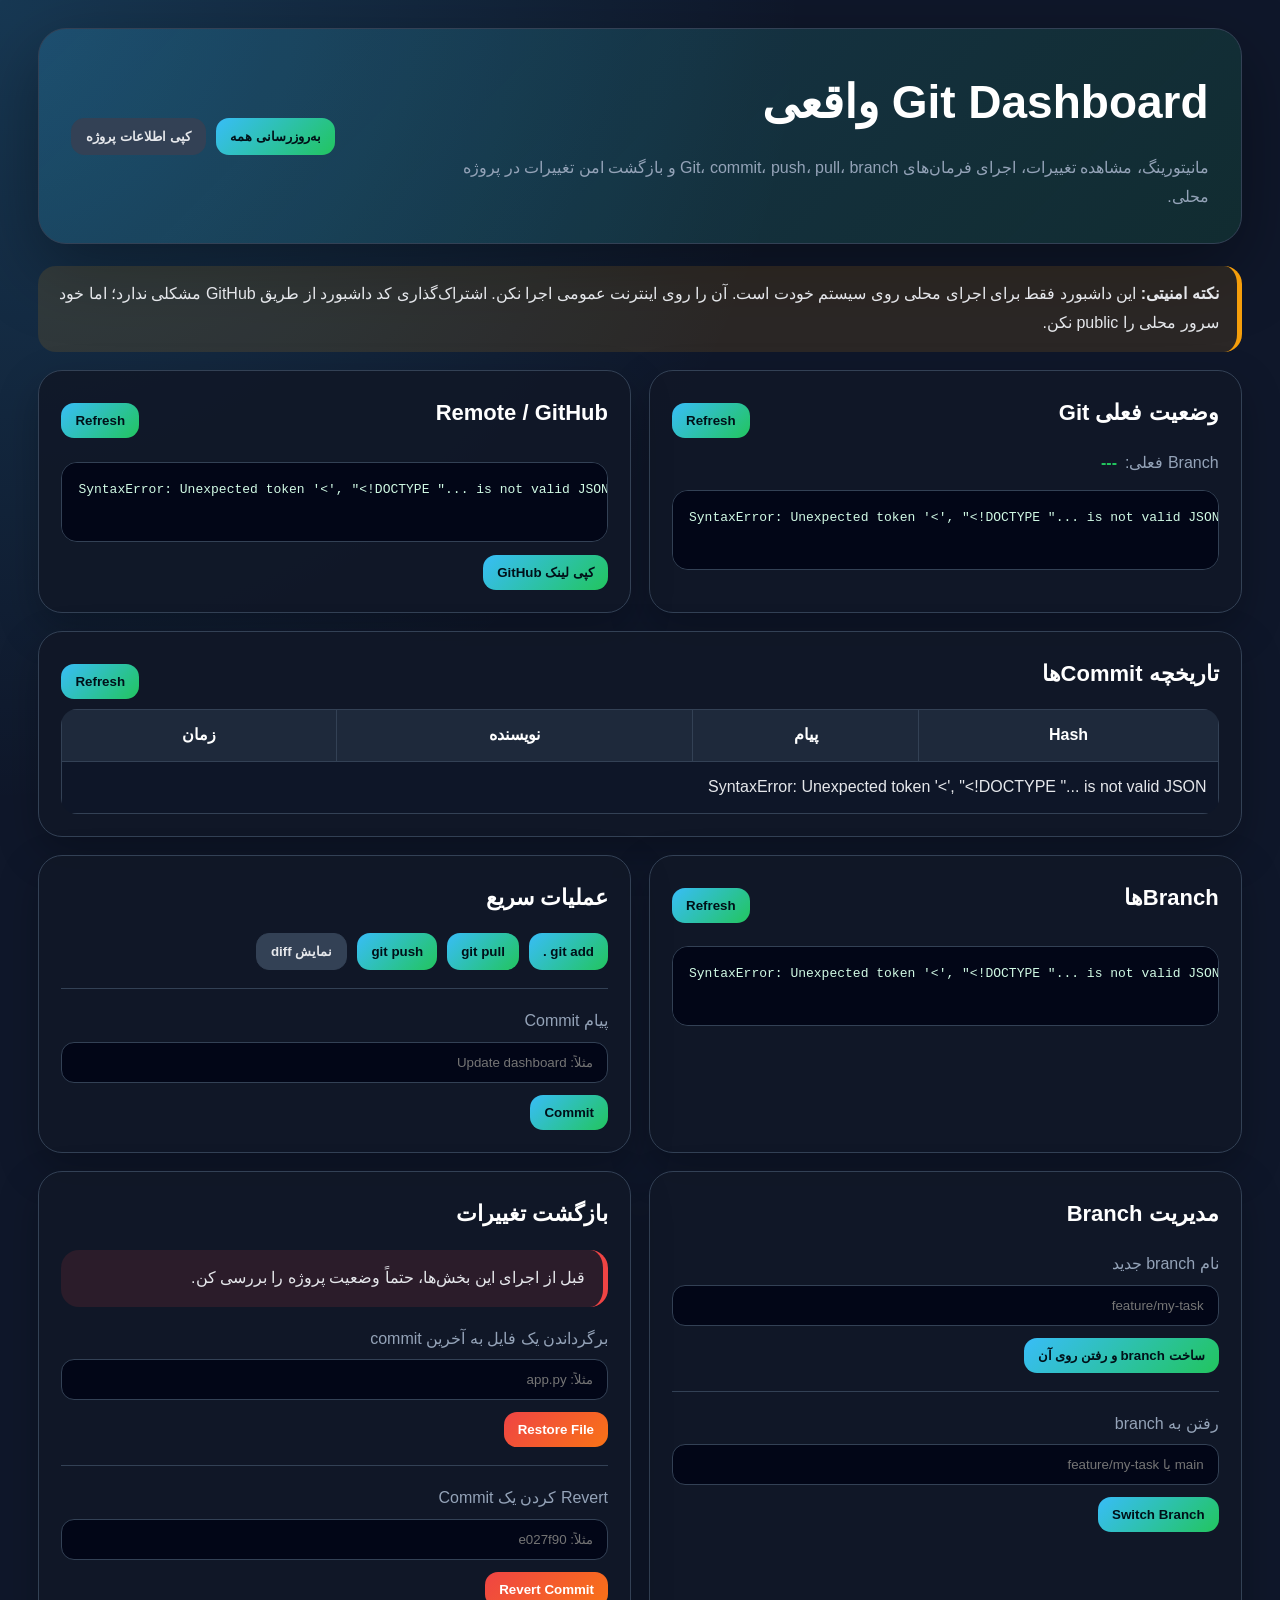
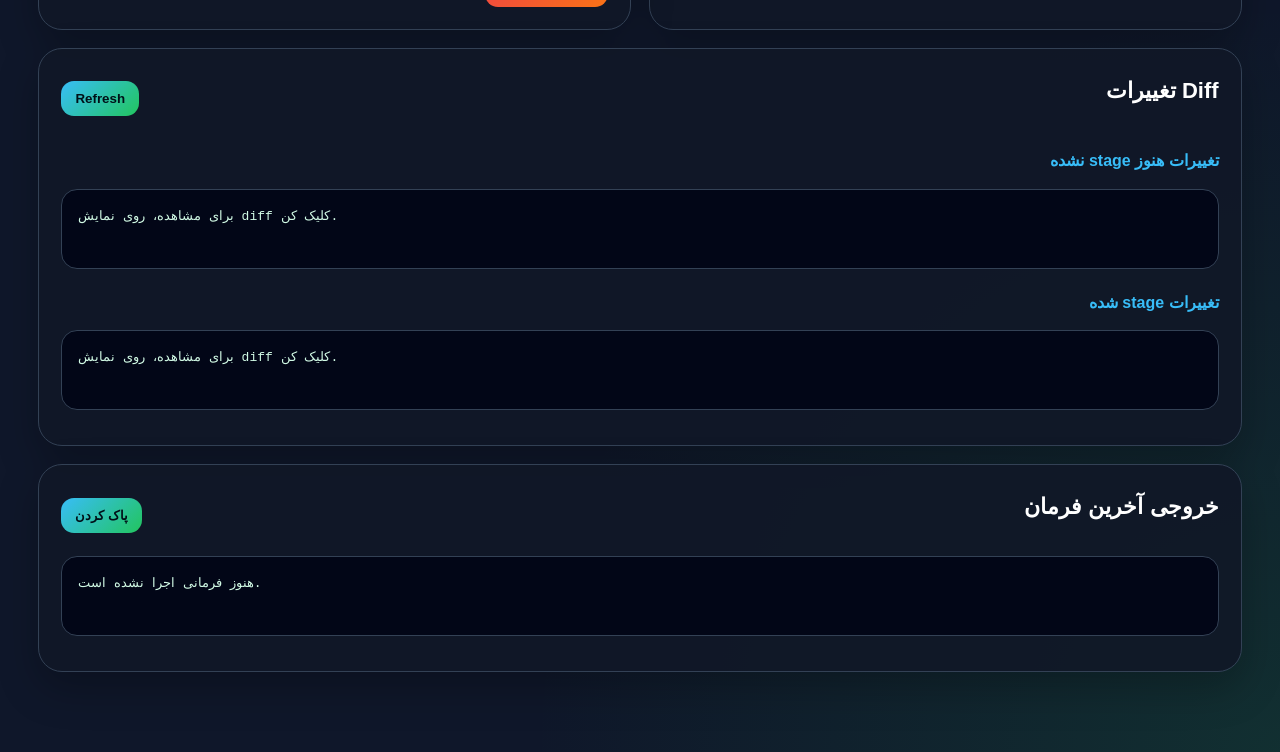
==== git-dashboard/index.html @ 0dbda647 "Add Git dashboard and update app" ====
<!DOCTYPE html>
<html lang="fa" dir="rtl">
<head>
  <meta charset="UTF-8" />
  <meta name="viewport" content="width=device-width, initial-scale=1.0" />

  <title>Git Dashboard واقعی</title>

  <link rel="stylesheet" href="style.css" />
</head>

<body>
  <div class="app">
    <header class="hero">
      <div>
        <h1>Git Dashboard واقعی</h1>
        <p>
          مانیتورینگ، مشاهده تغییرات، اجرای فرمان‌های Git، commit، push، pull،
          branch و بازگشت امن تغییرات در پروژه محلی.
        </p>
      </div>

      <div class="hero-actions">
        <button onclick="refreshAll()">به‌روزرسانی همه</button>
        <button class="secondary" onclick="copyRepoInfo()">کپی اطلاعات پروژه</button>
      </div>
    </header>

    <section class="warning-box">
      <strong>نکته امنیتی:</strong>
      این داشبورد فقط برای اجرای محلی روی سیستم خودت است.
      آن را روی اینترنت عمومی اجرا نکن.
      اشتراک‌گذاری کد داشبورد از طریق GitHub مشکلی ندارد؛ اما خود سرور محلی را public نکن.
    </section>

    <main class="grid">
      <section class="card">
        <div class="card-title">
          <h2>وضعیت فعلی Git</h2>
          <button onclick="loadStatus()">Refresh</button>
        </div>

        <div class="info-line">
          <span>Branch فعلی:</span>
          <strong id="currentBranch">---</strong>
        </div>

        <pre id="statusOutput">در حال بارگذاری...</pre>
      </section>

      <section class="card">
        <div class="card-title">
          <h2>Remote / GitHub</h2>
          <button onclick="loadRemotes()">Refresh</button>
        </div>

        <pre id="remoteOutput">در حال بارگذاری...</pre>

        <div class="small-actions">
          <button onclick="copyRemoteUrl()">کپی لینک GitHub</button>
        </div>
      </section>

      <section class="card wide">
        <div class="card-title">
          <h2>تاریخچه Commitها</h2>
          <button onclick="loadLog()">Refresh</button>
        </div>

        <div class="table-wrap">
          <table>
            <thead>
              <tr>
                <th>Hash</th>
                <th>پیام</th>
                <th>نویسنده</th>
                <th>زمان</th>
              </tr>
            </thead>
            <tbody id="logTable">
              <tr>
                <td colspan="4">در حال بارگذاری...</td>
              </tr>
            </tbody>
          </table>
        </div>
      </section>

      <section class="card">
        <div class="card-title">
          <h2>Branchها</h2>
          <button onclick="loadBranches()">Refresh</button>
        </div>

        <pre id="branchesOutput">در حال بارگذاری...</pre>
      </section>

      <section class="card">
        <h2>عملیات سریع</h2>

        <div class="actions">
          <button onclick="addAll()">git add .</button>
          <button onclick="pull()">git pull</button>
          <button onclick="push()">git push</button>
          <button class="secondary" onclick="loadDiff()">نمایش diff</button>
        </div>

        <hr />

        <label>پیام Commit</label>
        <input id="commitMessage" type="text" placeholder="مثلاً: Update dashboard" />

        <button onclick="commitChanges()">Commit</button>
      </section>

      <section class="card">
        <h2>مدیریت Branch</h2>

        <label>نام branch جدید</label>
        <input id="newBranchName" type="text" placeholder="feature/my-task" />

        <button onclick="createBranch()">ساخت branch و رفتن روی آن</button>

        <hr />

        <label>رفتن به branch</label>
        <input id="switchBranchName" type="text" placeholder="main یا feature/my-task" />

        <button onclick="switchBranch()">Switch Branch</button>
      </section>

      <section class="card">
        <h2>بازگشت تغییرات</h2>

        <div class="danger-box">
          قبل از اجرای این بخش‌ها، حتماً وضعیت پروژه را بررسی کن.
        </div>

        <label>برگرداندن یک فایل به آخرین commit</label>
        <input id="restoreFilePath" type="text" placeholder="مثلاً: app.py" />

        <button class="danger" onclick="restoreFile()">Restore File</button>

        <hr />

        <label>Revert کردن یک Commit</label>
        <input id="revertHash" type="text" placeholder="مثلاً: e027f90" />

        <button class="danger" onclick="revertCommit()">Revert Commit</button>
      </section>

      <section class="card wide">
        <div class="card-title">
          <h2>Diff تغییرات</h2>
          <button onclick="loadDiff()">Refresh</button>
        </div>

        <h3>تغییرات هنوز stage نشده</h3>
        <pre id="diffOutput">برای مشاهده، روی نمایش diff کلیک کن.</pre>

        <h3>تغییرات stage شده</h3>
        <pre id="stagedDiffOutput">برای مشاهده، روی نمایش diff کلیک کن.</pre>
      </section>

      <section class="card wide">
        <div class="card-title">
          <h2>خروجی آخرین فرمان</h2>
          <button onclick="clearCommandOutput()">پاک کردن</button>
        </div>

        <pre id="commandOutput">هنوز فرمانی اجرا نشده است.</pre>
      </section>
    </main>
  </div>

  <script src="app.js"></script>
</body>
</html>
---- git-dashboard/style.css ----
:root {
  --bg: #0f172a;
  --card: #111827;
  --card2: #1e293b;
  --text: #e5e7eb;
  --muted: #94a3b8;
  --accent: #38bdf8;
  --success: #22c55e;
  --warning: #f59e0b;
  --danger: #ef4444;
  --border: #334155;
  --code: #020617;
  --white: #ffffff;
}

* {
  box-sizing: border-box;
}

body {
  margin: 0;
  font-family: Tahoma, Arial, sans-serif;
  background:
    radial-gradient(circle at top left, rgba(56, 189, 248, 0.20), transparent 30%),
    radial-gradient(circle at bottom right, rgba(34, 197, 94, 0.14), transparent 28%),
    var(--bg);
  color: var(--text);
  line-height: 1.8;
}

.app {
  width: min(1250px, 94%);
  margin: auto;
  padding: 28px 0 80px;
}

.hero {
  display: flex;
  justify-content: space-between;
  gap: 18px;
  align-items: center;
  background: linear-gradient(135deg, rgba(56,189,248,0.18), rgba(34,197,94,0.12));
  border: 1px solid var(--border);
  border-radius: 28px;
  padding: 32px;
  margin-bottom: 22px;
  box-shadow: 0 25px 70px rgba(0,0,0,0.35);
}

.hero h1 {
  margin: 0 0 10px;
  font-size: clamp(28px, 4vw, 46px);
  color: var(--white);
}

.hero p {
  color: var(--muted);
  margin: 0;
  max-width: 780px;
}

.hero-actions {
  display: flex;
  flex-wrap: wrap;
  gap: 10px;
}

.warning-box,
.danger-box {
  border-radius: 18px;
  padding: 14px 18px;
  margin-bottom: 18px;
}

.warning-box {
  border-right: 5px solid var(--warning);
  background: rgba(245, 158, 11, 0.12);
}

.danger-box {
  border-right: 5px solid var(--danger);
  background: rgba(239, 68, 68, 0.12);
}

.grid {
  display: grid;
  grid-template-columns: repeat(2, minmax(0, 1fr));
  gap: 18px;
}

.card {
  background: rgba(17, 24, 39, 0.90);
  border: 1px solid var(--border);
  border-radius: 24px;
  padding: 22px;
  box-shadow: 0 16px 40px rgba(0,0,0,0.25);
}

.card.wide {
  grid-column: 1 / -1;
}

.card-title {
  display: flex;
  justify-content: space-between;
  align-items: center;
  gap: 12px;
}

h2 {
  margin: 0 0 16px;
  color: var(--white);
  font-size: 22px;
}

h3 {
  color: var(--accent);
  margin-top: 20px;
  margin-bottom: 8px;
  font-size: 16px;
}

pre {
  direction: ltr;
  text-align: left;
  background: var(--code);
  border: 1px solid var(--border);
  color: #d1fae5;
  padding: 16px;
  border-radius: 16px;
  overflow-x: auto;
  min-height: 80px;
  font-family: Consolas, Monaco, "Courier New", monospace;
  font-size: 13px;
  line-height: 1.7;
}

button {
  border: 0;
  background: linear-gradient(135deg, var(--accent), var(--success));
  color: #001018;
  font-weight: bold;
  padding: 10px 14px;
  border-radius: 13px;
  cursor: pointer;
  transition: 0.2s;
}

button:hover {
  filter: brightness(1.08);
  transform: translateY(-1px);
}

button.secondary {
  background: #334155;
  color: var(--text);
  border: 1px solid var(--border);
}

button.danger {
  background: linear-gradient(135deg, #ef4444, #f97316);
  color: #fff;
}

.actions,
.small-actions {
  display: flex;
  flex-wrap: wrap;
  gap: 10px;
}

label {
  display: block;
  margin: 12px 0 6px;
  color: var(--muted);
}

input {
  width: 100%;
  padding: 12px 14px;
  border-radius: 13px;
  background: var(--code);
  border: 1px solid var(--border);
  color: var(--text);
  outline: none;
  margin-bottom: 12px;
}

input:focus {
  border-color: var(--accent);
}

hr {
  border: 0;
  border-top: 1px solid var(--border);
  margin: 18px 0;
}

.info-line {
  display: flex;
  gap: 8px;
  align-items: center;
  margin-bottom: 12px;
  color: var(--muted);
}

.info-line strong {
  color: var(--success);
}

.table-wrap {
  overflow-x: auto;
}

table {
  width: 100%;
  border-collapse: collapse;
  overflow: hidden;
  border-radius: 16px;
}

th,
td {
  border: 1px solid var(--border);
  padding: 11px;
  vertical-align: top;
}

th {
  background: var(--card2);
  color: var(--white);
}

td {
  background: rgba(15, 23, 42, 0.70);
}

.hash {
  direction: ltr;
  text-align: left;
  font-family: Consolas, monospace;
  color: #93c5fd;
}

.ok {
  color: var(--success);
}

.fail {
  color: var(--danger);
}

@media (max-width: 850px) {
  .hero {
    flex-direction: column;
    align-items: flex-start;
  }

  .grid {
    grid-template-columns: 1fr;
  }
}
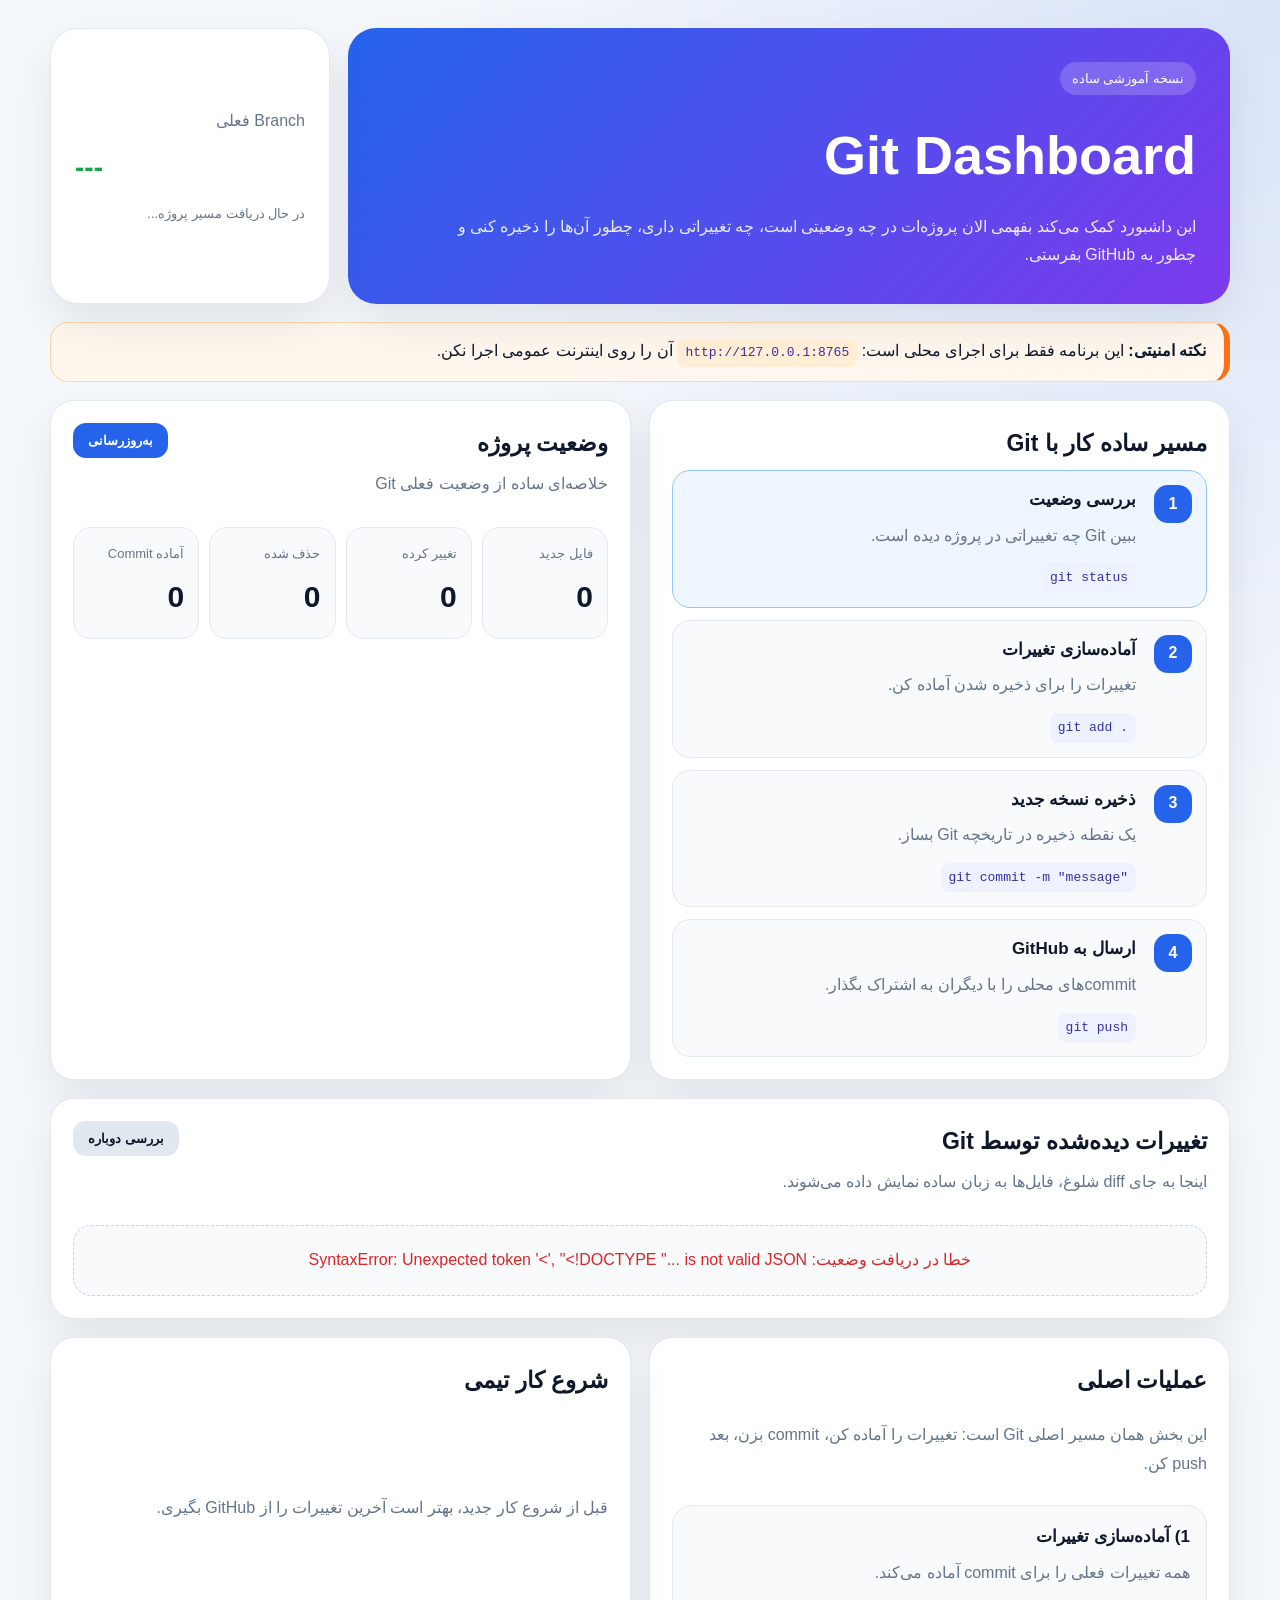
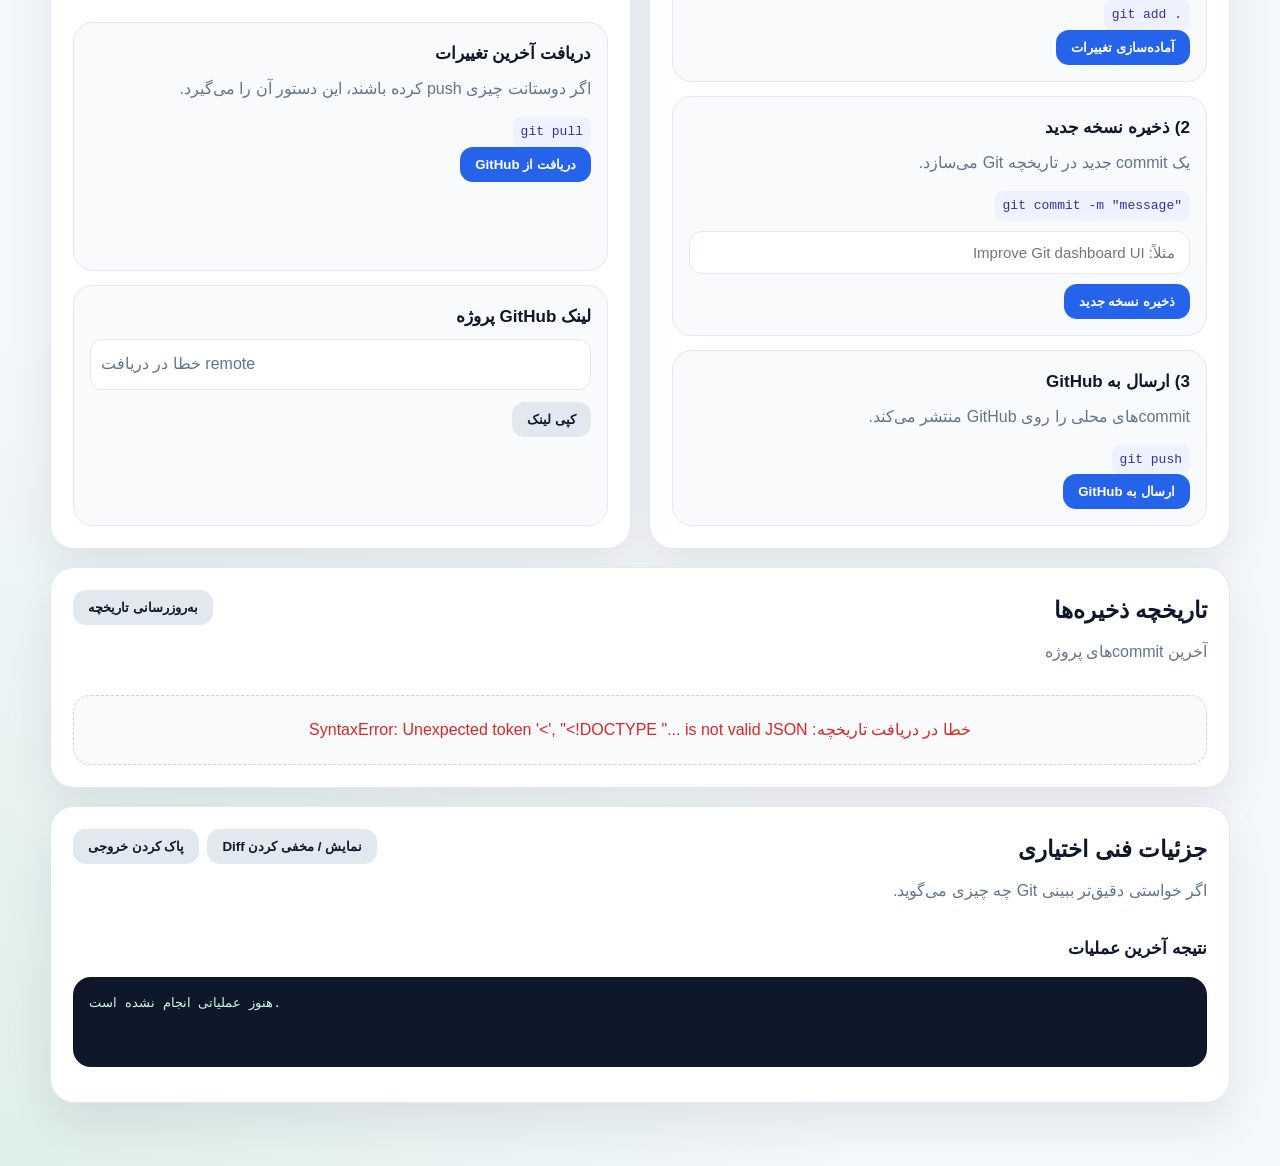
==== commit 50650325: "تغییرات در داشبورد git" ====
--- a/git-dashboard/index.html
+++ b/git-dashboard/index.html
@@ -4,172 +4,232 @@
   <meta charset="UTF-8" />
   <meta name="viewport" content="width=device-width, initial-scale=1.0" />
 
-  <title>Git Dashboard واقعی</title>
+  <title>Git Dashboard آموزشی</title>
 
   <link rel="stylesheet" href="style.css" />
 </head>
 
 <body>
-  <div class="app">
+  <div class="layout">
+
     <header class="hero">
       <div>
-        <h1>Git Dashboard واقعی</h1>
+        <div class="eyebrow">نسخه آموزشی ساده</div>
+        <h1>Git Dashboard</h1>
         <p>
-          مانیتورینگ، مشاهده تغییرات، اجرای فرمان‌های Git، commit، push، pull،
-          branch و بازگشت امن تغییرات در پروژه محلی.
+          این داشبورد کمک می‌کند بفهمی الان پروژه‌ات در چه وضعیتی است،
+          چه تغییراتی داری، چطور آن‌ها را ذخیره کنی و چطور به GitHub بفرستی.
         </p>
       </div>
 
-      <div class="hero-actions">
-        <button onclick="refreshAll()">به‌روزرسانی همه</button>
-        <button class="secondary" onclick="copyRepoInfo()">کپی اطلاعات پروژه</button>
+      <div class="hero-card">
+        <span>Branch فعلی</span>
+        <strong id="currentBranch">---</strong>
+        <small id="repoPath">در حال دریافت مسیر پروژه...</small>
       </div>
     </header>
 
-    <section class="warning-box">
+    <section class="security-note">
       <strong>نکته امنیتی:</strong>
-      این داشبورد فقط برای اجرای محلی روی سیستم خودت است.
+      این برنامه فقط برای اجرای محلی است:
+      <code>http://127.0.0.1:8765</code>
       آن را روی اینترنت عمومی اجرا نکن.
-      اشتراک‌گذاری کد داشبورد از طریق GitHub مشکلی ندارد؛ اما خود سرور محلی را public نکن.
     </section>
 
-    <main class="grid">
-      <section class="card">
-        <div class="card-title">
-          <h2>وضعیت فعلی Git</h2>
-          <button onclick="loadStatus()">Refresh</button>
-        </div>
-
-        <div class="info-line">
-          <span>Branch فعلی:</span>
-          <strong id="currentBranch">---</strong>
-        </div>
-
-        <pre id="statusOutput">در حال بارگذاری...</pre>
-      </section>
-
-      <section class="card">
-        <div class="card-title">
-          <h2>Remote / GitHub</h2>
-          <button onclick="loadRemotes()">Refresh</button>
-        </div>
-
-        <pre id="remoteOutput">در حال بارگذاری...</pre>
-
-        <div class="small-actions">
-          <button onclick="copyRemoteUrl()">کپی لینک GitHub</button>
-        </div>
-      </section>
-
-      <section class="card wide">
-        <div class="card-title">
-          <h2>تاریخچه Commitها</h2>
-          <button onclick="loadLog()">Refresh</button>
-        </div>
-
-        <div class="table-wrap">
-          <table>
-            <thead>
-              <tr>
-                <th>Hash</th>
-                <th>پیام</th>
-                <th>نویسنده</th>
-                <th>زمان</th>
-              </tr>
-            </thead>
-            <tbody id="logTable">
-              <tr>
-                <td colspan="4">در حال بارگذاری...</td>
-              </tr>
-            </tbody>
-          </table>
-        </div>
-      </section>
-
-      <section class="card">
-        <div class="card-title">
-          <h2>Branchها</h2>
-          <button onclick="loadBranches()">Refresh</button>
-        </div>
-
-        <pre id="branchesOutput">در حال بارگذاری...</pre>
-      </section>
-
-      <section class="card">
-        <h2>عملیات سریع</h2>
-
-        <div class="actions">
-          <button onclick="addAll()">git add .</button>
-          <button onclick="pull()">git pull</button>
-          <button onclick="push()">git push</button>
-          <button class="secondary" onclick="loadDiff()">نمایش diff</button>
-        </div>
-
-        <hr />
-
-        <label>پیام Commit</label>
-        <input id="commitMessage" type="text" placeholder="مثلاً: Update dashboard" />
-
-        <button onclick="commitChanges()">Commit</button>
-      </section>
-
-      <section class="card">
-        <h2>مدیریت Branch</h2>
-
-        <label>نام branch جدید</label>
-        <input id="newBranchName" type="text" placeholder="feature/my-task" />
-
-        <button onclick="createBranch()">ساخت branch و رفتن روی آن</button>
-
-        <hr />
-
-        <label>رفتن به branch</label>
-        <input id="switchBranchName" type="text" placeholder="main یا feature/my-task" />
-
-        <button onclick="switchBranch()">Switch Branch</button>
-      </section>
-
-      <section class="card">
-        <h2>بازگشت تغییرات</h2>
-
-        <div class="danger-box">
-          قبل از اجرای این بخش‌ها، حتماً وضعیت پروژه را بررسی کن.
-        </div>
-
-        <label>برگرداندن یک فایل به آخرین commit</label>
-        <input id="restoreFilePath" type="text" placeholder="مثلاً: app.py" />
-
-        <button class="danger" onclick="restoreFile()">Restore File</button>
-
-        <hr />
-
-        <label>Revert کردن یک Commit</label>
-        <input id="revertHash" type="text" placeholder="مثلاً: e027f90" />
-
-        <button class="danger" onclick="revertCommit()">Revert Commit</button>
-      </section>
-
-      <section class="card wide">
-        <div class="card-title">
-          <h2>Diff تغییرات</h2>
-          <button onclick="loadDiff()">Refresh</button>
-        </div>
-
-        <h3>تغییرات هنوز stage نشده</h3>
-        <pre id="diffOutput">برای مشاهده، روی نمایش diff کلیک کن.</pre>
-
-        <h3>تغییرات stage شده</h3>
-        <pre id="stagedDiffOutput">برای مشاهده، روی نمایش diff کلیک کن.</pre>
-      </section>
-
-      <section class="card wide">
-        <div class="card-title">
-          <h2>خروجی آخرین فرمان</h2>
-          <button onclick="clearCommandOutput()">پاک کردن</button>
-        </div>
-
-        <pre id="commandOutput">هنوز فرمانی اجرا نشده است.</pre>
-      </section>
+    <main class="main-grid">
+
+      <section class="panel guide-panel">
+        <h2>مسیر ساده کار با Git</h2>
+
+        <div class="steps">
+          <div class="step active">
+            <div class="num">1</div>
+            <div>
+              <h3>بررسی وضعیت</h3>
+              <p>ببین Git چه تغییراتی در پروژه دیده است.</p>
+              <code>git status</code>
+            </div>
+          </div>
+
+          <div class="step">
+            <div class="num">2</div>
+            <div>
+              <h3>آماده‌سازی تغییرات</h3>
+              <p>تغییرات را برای ذخیره شدن آماده کن.</p>
+              <code>git add .</code>
+            </div>
+          </div>
+
+          <div class="step">
+            <div class="num">3</div>
+            <div>
+              <h3>ذخیره نسخه جدید</h3>
+              <p>یک نقطه ذخیره در تاریخچه Git بساز.</p>
+              <code>git commit -m "message"</code>
+            </div>
+          </div>
+
+          <div class="step">
+            <div class="num">4</div>
+            <div>
+              <h3>ارسال به GitHub</h3>
+              <p>commitهای محلی را با دیگران به اشتراک بگذار.</p>
+              <code>git push</code>
+            </div>
+          </div>
+        </div>
+      </section>
+
+      <section class="panel summary-panel">
+        <div class="panel-head">
+          <div>
+            <h2>وضعیت پروژه</h2>
+            <p>خلاصه‌ای ساده از وضعیت فعلی Git</p>
+          </div>
+          <button onclick="refreshAll()">به‌روزرسانی</button>
+        </div>
+
+        <div class="stats">
+          <div class="stat">
+            <span>فایل جدید</span>
+            <strong id="newCount">0</strong>
+          </div>
+
+          <div class="stat">
+            <span>تغییر کرده</span>
+            <strong id="modifiedCount">0</strong>
+          </div>
+
+          <div class="stat">
+            <span>حذف شده</span>
+            <strong id="deletedCount">0</strong>
+          </div>
+
+          <div class="stat">
+            <span>آماده Commit</span>
+            <strong id="stagedCount">0</strong>
+          </div>
+        </div>
+
+        <div id="cleanMessage" class="clean-message hidden">
+          پروژه تمیز است. یعنی Git تغییر جدیدی برای ذخیره کردن نمی‌بیند.
+        </div>
+      </section>
+
+      <section class="panel wide">
+        <div class="panel-head">
+          <div>
+            <h2>تغییرات دیده‌شده توسط Git</h2>
+            <p>اینجا به جای diff شلوغ، فایل‌ها به زبان ساده نمایش داده می‌شوند.</p>
+          </div>
+          <button class="secondary" onclick="loadStatus()">بررسی دوباره</button>
+        </div>
+
+        <div id="changeList" class="change-list">
+          <div class="empty">در حال بررسی تغییرات...</div>
+        </div>
+      </section>
+
+      <section class="panel action-panel">
+        <h2>عملیات اصلی</h2>
+        <p>
+          این بخش همان مسیر اصلی Git است:
+          تغییرات را آماده کن، commit بزن، بعد push کن.
+        </p>
+
+        <div class="action-box">
+          <div>
+            <h3>1) آماده‌سازی تغییرات</h3>
+            <p>همه تغییرات فعلی را برای commit آماده می‌کند.</p>
+            <code>git add .</code>
+          </div>
+          <button onclick="addAll()">آماده‌سازی تغییرات</button>
+        </div>
+
+        <div class="action-box">
+          <div>
+            <h3>2) ذخیره نسخه جدید</h3>
+            <p>یک commit جدید در تاریخچه Git می‌سازد.</p>
+            <code>git commit -m "message"</code>
+          </div>
+
+          <input
+            id="commitMessage"
+            type="text"
+            placeholder="مثلاً: Improve Git dashboard UI"
+          />
+
+          <button onclick="commitChanges()">ذخیره نسخه جدید</button>
+        </div>
+
+        <div class="action-box">
+          <div>
+            <h3>3) ارسال به GitHub</h3>
+            <p>commitهای محلی را روی GitHub منتشر می‌کند.</p>
+            <code>git push</code>
+          </div>
+          <button onclick="pushChanges()">ارسال به GitHub</button>
+        </div>
+      </section>
+
+      <section class="panel action-panel">
+        <h2>شروع کار تیمی</h2>
+        <p>
+          قبل از شروع کار جدید، بهتر است آخرین تغییرات را از GitHub بگیری.
+        </p>
+
+        <div class="action-box">
+          <div>
+            <h3>دریافت آخرین تغییرات</h3>
+            <p>اگر دوستانت چیزی push کرده باشند، این دستور آن را می‌گیرد.</p>
+            <code>git pull</code>
+          </div>
+          <button onclick="pullChanges()">دریافت از GitHub</button>
+        </div>
+
+        <div class="remote-box">
+          <h3>لینک GitHub پروژه</h3>
+          <p id="remoteText">در حال دریافت لینک...</p>
+          <button class="secondary" onclick="copyRemote()">کپی لینک</button>
+        </div>
+      </section>
+
+      <section class="panel wide">
+        <div class="panel-head">
+          <div>
+            <h2>تاریخچه ذخیره‌ها</h2>
+            <p>آخرین commitهای پروژه</p>
+          </div>
+          <button class="secondary" onclick="loadLog()">به‌روزرسانی تاریخچه</button>
+        </div>
+
+        <div id="timeline" class="timeline">
+          <div class="empty">در حال دریافت تاریخچه...</div>
+        </div>
+      </section>
+
+      <section class="panel wide">
+        <div class="panel-head">
+          <div>
+            <h2>جزئیات فنی اختیاری</h2>
+            <p>اگر خواستی دقیق‌تر ببینی Git چه چیزی می‌گوید.</p>
+          </div>
+
+          <div class="head-actions">
+            <button class="secondary" onclick="toggleDiff()">نمایش / مخفی کردن Diff</button>
+            <button class="secondary" onclick="clearOutput()">پاک کردن خروجی</button>
+          </div>
+        </div>
+
+        <div id="diffArea" class="hidden">
+          <h3>Diff تغییرات</h3>
+          <pre id="diffOutput">برای دریافت diff دکمه بالا را بزن.</pre>
+        </div>
+
+        <h3>نتیجه آخرین عملیات</h3>
+        <pre id="commandOutput">هنوز عملیاتی انجام نشده است.</pre>
+      </section>
+
     </main>
   </div>
 
--- a/git-dashboard/style.css
+++ b/git-dashboard/style.css
@@ -1,16 +1,18 @@
 :root {
-  --bg: #0f172a;
-  --card: #111827;
-  --card2: #1e293b;
-  --text: #e5e7eb;
-  --muted: #94a3b8;
-  --accent: #38bdf8;
-  --success: #22c55e;
-  --warning: #f59e0b;
-  --danger: #ef4444;
-  --border: #334155;
-  --code: #020617;
-  --white: #ffffff;
+  --bg: #f4f7fb;
+  --card: #ffffff;
+  --text: #0f172a;
+  --muted: #64748b;
+  --border: #e2e8f0;
+  --primary: #2563eb;
+  --primary-dark: #1d4ed8;
+  --green: #16a34a;
+  --yellow: #d97706;
+  --red: #dc2626;
+  --purple: #7c3aed;
+  --code-bg: #0f172a;
+  --code-text: #d1fae5;
+  --shadow: 0 20px 45px rgba(15, 23, 42, 0.08);
 }
 
 * {
@@ -21,242 +23,430 @@
   margin: 0;
   font-family: Tahoma, Arial, sans-serif;
   background:
-    radial-gradient(circle at top left, rgba(56, 189, 248, 0.20), transparent 30%),
-    radial-gradient(circle at bottom right, rgba(34, 197, 94, 0.14), transparent 28%),
+    radial-gradient(circle at top right, rgba(37, 99, 235, 0.13), transparent 28%),
+    radial-gradient(circle at bottom left, rgba(22, 163, 74, 0.10), transparent 28%),
     var(--bg);
   color: var(--text);
   line-height: 1.8;
 }
 
-.app {
-  width: min(1250px, 94%);
+.layout {
+  width: min(1180px, 94%);
   margin: auto;
-  padding: 28px 0 80px;
+  padding: 28px 0 70px;
 }
 
 .hero {
+  display: grid;
+  grid-template-columns: 1fr 280px;
+  gap: 18px;
+  align-items: stretch;
+  margin-bottom: 18px;
+}
+
+.hero > div:first-child {
+  background: linear-gradient(135deg, #2563eb, #7c3aed);
+  color: white;
+  padding: 34px;
+  border-radius: 28px;
+  box-shadow: var(--shadow);
+}
+
+.eyebrow {
+  display: inline-block;
+  background: rgba(255, 255, 255, 0.18);
+  padding: 5px 12px;
+  border-radius: 999px;
+  font-size: 13px;
+  margin-bottom: 12px;
+}
+
+.hero h1 {
+  margin: 0 0 8px;
+  font-size: clamp(32px, 5vw, 54px);
+}
+
+.hero p {
+  margin: 0;
+  color: rgba(255, 255, 255, 0.88);
+  max-width: 760px;
+}
+
+.hero-card {
+  background: var(--card);
+  border: 1px solid var(--border);
+  border-radius: 28px;
+  padding: 24px;
+  box-shadow: var(--shadow);
+  display: flex;
+  flex-direction: column;
+  justify-content: center;
+}
+
+.hero-card span,
+.hero-card small {
+  color: var(--muted);
+}
+
+.hero-card strong {
+  font-size: 28px;
+  color: var(--green);
+  direction: ltr;
+  text-align: left;
+  margin: 8px 0;
+}
+
+.security-note {
+  background: #fff7ed;
+  border: 1px solid #fed7aa;
+  border-right: 6px solid #f97316;
+  padding: 14px 18px;
+  border-radius: 18px;
+  margin-bottom: 18px;
+}
+
+.security-note code {
+  direction: ltr;
+  display: inline-block;
+  background: #ffedd5;
+  padding: 2px 8px;
+  border-radius: 8px;
+}
+
+.main-grid {
+  display: grid;
+  grid-template-columns: 1fr 1fr;
+  gap: 18px;
+}
+
+.panel {
+  background: var(--card);
+  border: 1px solid var(--border);
+  border-radius: 24px;
+  padding: 22px;
+  box-shadow: var(--shadow);
+}
+
+.panel.wide {
+  grid-column: 1 / -1;
+}
+
+.panel h2 {
+  margin: 0 0 6px;
+  font-size: 23px;
+}
+
+.panel h3 {
+  margin: 0 0 6px;
+  font-size: 17px;
+}
+
+.panel p {
+  color: var(--muted);
+  margin: 0 0 12px;
+}
+
+.panel-head {
   display: flex;
   justify-content: space-between;
-  gap: 18px;
-  align-items: center;
-  background: linear-gradient(135deg, rgba(56,189,248,0.18), rgba(34,197,94,0.12));
-  border: 1px solid var(--border);
-  border-radius: 28px;
-  padding: 32px;
-  margin-bottom: 22px;
-  box-shadow: 0 25px 70px rgba(0,0,0,0.35);
-}
-
-.hero h1 {
-  margin: 0 0 10px;
-  font-size: clamp(28px, 4vw, 46px);
-  color: var(--white);
-}
-
-.hero p {
-  color: var(--muted);
-  margin: 0;
-  max-width: 780px;
-}
-
-.hero-actions {
+  align-items: start;
+  gap: 14px;
+  margin-bottom: 16px;
+}
+
+.head-actions {
   display: flex;
+  gap: 8px;
   flex-wrap: wrap;
-  gap: 10px;
-}
-
-.warning-box,
-.danger-box {
-  border-radius: 18px;
-  padding: 14px 18px;
-  margin-bottom: 18px;
-}
-
-.warning-box {
-  border-right: 5px solid var(--warning);
-  background: rgba(245, 158, 11, 0.12);
-}
-
-.danger-box {
-  border-right: 5px solid var(--danger);
-  background: rgba(239, 68, 68, 0.12);
-}
-
-.grid {
-  display: grid;
-  grid-template-columns: repeat(2, minmax(0, 1fr));
-  gap: 18px;
-}
-
-.card {
-  background: rgba(17, 24, 39, 0.90);
-  border: 1px solid var(--border);
-  border-radius: 24px;
-  padding: 22px;
-  box-shadow: 0 16px 40px rgba(0,0,0,0.25);
-}
-
-.card.wide {
-  grid-column: 1 / -1;
-}
-
-.card-title {
-  display: flex;
-  justify-content: space-between;
-  align-items: center;
-  gap: 12px;
-}
-
-h2 {
-  margin: 0 0 16px;
-  color: var(--white);
-  font-size: 22px;
-}
-
-h3 {
-  color: var(--accent);
-  margin-top: 20px;
-  margin-bottom: 8px;
-  font-size: 16px;
-}
-
-pre {
-  direction: ltr;
-  text-align: left;
-  background: var(--code);
-  border: 1px solid var(--border);
-  color: #d1fae5;
-  padding: 16px;
-  border-radius: 16px;
-  overflow-x: auto;
-  min-height: 80px;
-  font-family: Consolas, Monaco, "Courier New", monospace;
-  font-size: 13px;
-  line-height: 1.7;
 }
 
 button {
   border: 0;
-  background: linear-gradient(135deg, var(--accent), var(--success));
-  color: #001018;
-  font-weight: bold;
-  padding: 10px 14px;
+  background: var(--primary);
+  color: white;
+  padding: 10px 15px;
   border-radius: 13px;
   cursor: pointer;
-  transition: 0.2s;
+  font-weight: bold;
+  transition: 0.18s;
+  white-space: nowrap;
 }
 
 button:hover {
-  filter: brightness(1.08);
+  background: var(--primary-dark);
   transform: translateY(-1px);
 }
 
 button.secondary {
-  background: #334155;
-  color: var(--text);
-  border: 1px solid var(--border);
-}
-
-button.danger {
-  background: linear-gradient(135deg, #ef4444, #f97316);
-  color: #fff;
-}
-
-.actions,
-.small-actions {
-  display: flex;
-  flex-wrap: wrap;
-  gap: 10px;
-}
-
-label {
-  display: block;
-  margin: 12px 0 6px;
-  color: var(--muted);
+  background: #e2e8f0;
+  color: #0f172a;
+}
+
+button.secondary:hover {
+  background: #cbd5e1;
 }
 
 input {
   width: 100%;
+  border: 1px solid var(--border);
+  border-radius: 13px;
   padding: 12px 14px;
-  border-radius: 13px;
-  background: var(--code);
-  border: 1px solid var(--border);
-  color: var(--text);
+  font-size: 15px;
+  margin: 10px 0;
   outline: none;
-  margin-bottom: 12px;
 }
 
 input:focus {
-  border-color: var(--accent);
-}
-
-hr {
-  border: 0;
-  border-top: 1px solid var(--border);
-  margin: 18px 0;
-}
-
-.info-line {
-  display: flex;
-  gap: 8px;
+  border-color: var(--primary);
+  box-shadow: 0 0 0 4px rgba(37, 99, 235, 0.10);
+}
+
+code {
+  direction: ltr;
+  display: inline-block;
+  background: #eef2ff;
+  color: #3730a3;
+  padding: 3px 8px;
+  border-radius: 8px;
+  font-family: Consolas, monospace;
+  font-size: 13px;
+}
+
+pre {
+  direction: ltr;
+  text-align: left;
+  background: var(--code-bg);
+  color: var(--code-text);
+  border-radius: 18px;
+  padding: 16px;
+  overflow-x: auto;
+  min-height: 90px;
+  font-family: Consolas, Monaco, monospace;
+  font-size: 13px;
+  line-height: 1.7;
+}
+
+.steps {
+  display: grid;
+  gap: 12px;
+}
+
+.step {
+  display: grid;
+  grid-template-columns: 44px 1fr;
+  gap: 12px;
+  align-items: start;
+  padding: 14px;
+  border: 1px solid var(--border);
+  border-radius: 18px;
+  background: #f8fafc;
+}
+
+.step.active {
+  border-color: #93c5fd;
+  background: #eff6ff;
+}
+
+.num {
+  width: 38px;
+  height: 38px;
+  border-radius: 14px;
+  background: var(--primary);
+  color: white;
+  display: grid;
+  place-items: center;
+  font-weight: bold;
+}
+
+.stats {
+  display: grid;
+  grid-template-columns: repeat(4, 1fr);
+  gap: 10px;
+}
+
+.stat {
+  border: 1px solid var(--border);
+  border-radius: 18px;
+  padding: 14px;
+  background: #f8fafc;
+}
+
+.stat span {
+  display: block;
+  color: var(--muted);
+  font-size: 13px;
+}
+
+.stat strong {
+  display: block;
+  font-size: 30px;
+  margin-top: 5px;
+}
+
+.clean-message {
+  margin-top: 14px;
+  padding: 14px;
+  border-radius: 16px;
+  background: #ecfdf5;
+  border: 1px solid #bbf7d0;
+  color: #166534;
+}
+
+.change-list {
+  display: grid;
+  gap: 10px;
+}
+
+.change-card {
+  display: grid;
+  grid-template-columns: 130px 1fr 120px;
+  gap: 12px;
   align-items: center;
-  margin-bottom: 12px;
-  color: var(--muted);
-}
-
-.info-line strong {
-  color: var(--success);
-}
-
-.table-wrap {
-  overflow-x: auto;
-}
-
-table {
-  width: 100%;
-  border-collapse: collapse;
-  overflow: hidden;
-  border-radius: 16px;
-}
-
-th,
-td {
-  border: 1px solid var(--border);
-  padding: 11px;
-  vertical-align: top;
-}
-
-th {
-  background: var(--card2);
-  color: var(--white);
-}
-
-td {
-  background: rgba(15, 23, 42, 0.70);
-}
-
-.hash {
+  padding: 14px;
+  border: 1px solid var(--border);
+  border-radius: 18px;
+  background: #f8fafc;
+}
+
+.badge {
+  display: inline-flex;
+  align-items: center;
+  justify-content: center;
+  padding: 5px 9px;
+  border-radius: 999px;
+  font-size: 13px;
+  font-weight: bold;
+}
+
+.badge.new {
+  background: #dcfce7;
+  color: #166534;
+}
+
+.badge.modified {
+  background: #fef3c7;
+  color: #92400e;
+}
+
+.badge.deleted {
+  background: #fee2e2;
+  color: #991b1b;
+}
+
+.badge.staged {
+  background: #ede9fe;
+  color: #5b21b6;
+}
+
+.file-name {
   direction: ltr;
   text-align: left;
   font-family: Consolas, monospace;
-  color: #93c5fd;
-}
-
-.ok {
-  color: var(--success);
-}
-
-.fail {
-  color: var(--danger);
-}
-
-@media (max-width: 850px) {
-  .hero {
-    flex-direction: column;
-    align-items: flex-start;
-  }
-
-  .grid {
+  word-break: break-all;
+}
+
+.stage-state {
+  color: var(--muted);
+  font-size: 13px;
+}
+
+.action-panel {
+  display: grid;
+  gap: 14px;
+}
+
+.action-box {
+  border: 1px solid var(--border);
+  border-radius: 20px;
+  padding: 16px;
+  background: #f8fafc;
+}
+
+.remote-box {
+  border: 1px solid var(--border);
+  border-radius: 20px;
+  padding: 16px;
+  background: #f8fafc;
+}
+
+#remoteText {
+  direction: ltr;
+  text-align: left;
+  background: white;
+  padding: 10px;
+  border-radius: 12px;
+  border: 1px solid var(--border);
+  word-break: break-all;
+}
+
+.timeline {
+  display: grid;
+  gap: 12px;
+}
+
+.commit-card {
+  display: grid;
+  grid-template-columns: 110px 1fr;
+  gap: 12px;
+  padding: 14px;
+  border: 1px solid var(--border);
+  border-radius: 18px;
+  background: #f8fafc;
+}
+
+.commit-hash {
+  direction: ltr;
+  text-align: left;
+  color: var(--primary);
+  font-family: Consolas, monospace;
+  font-weight: bold;
+}
+
+.commit-message {
+  font-weight: bold;
+}
+
+.commit-meta {
+  color: var(--muted);
+  font-size: 13px;
+}
+
+.empty {
+  padding: 20px;
+  border: 1px dashed #cbd5e1;
+  background: #f8fafc;
+  border-radius: 18px;
+  color: var(--muted);
+  text-align: center;
+}
+
+.hidden {
+  display: none;
+}
+
+.success-text {
+  color: var(--green);
+}
+
+.error-text {
+  color: var(--red);
+}
+
+@media (max-width: 900px) {
+  .hero,
+  .main-grid {
     grid-template-columns: 1fr;
   }
+
+  .stats {
+    grid-template-columns: repeat(2, 1fr);
+  }
+
+  .change-card {
+    grid-template-columns: 1fr;
+  }
+
+  .panel-head {
+    flex-direction: column;
+  }
 }
